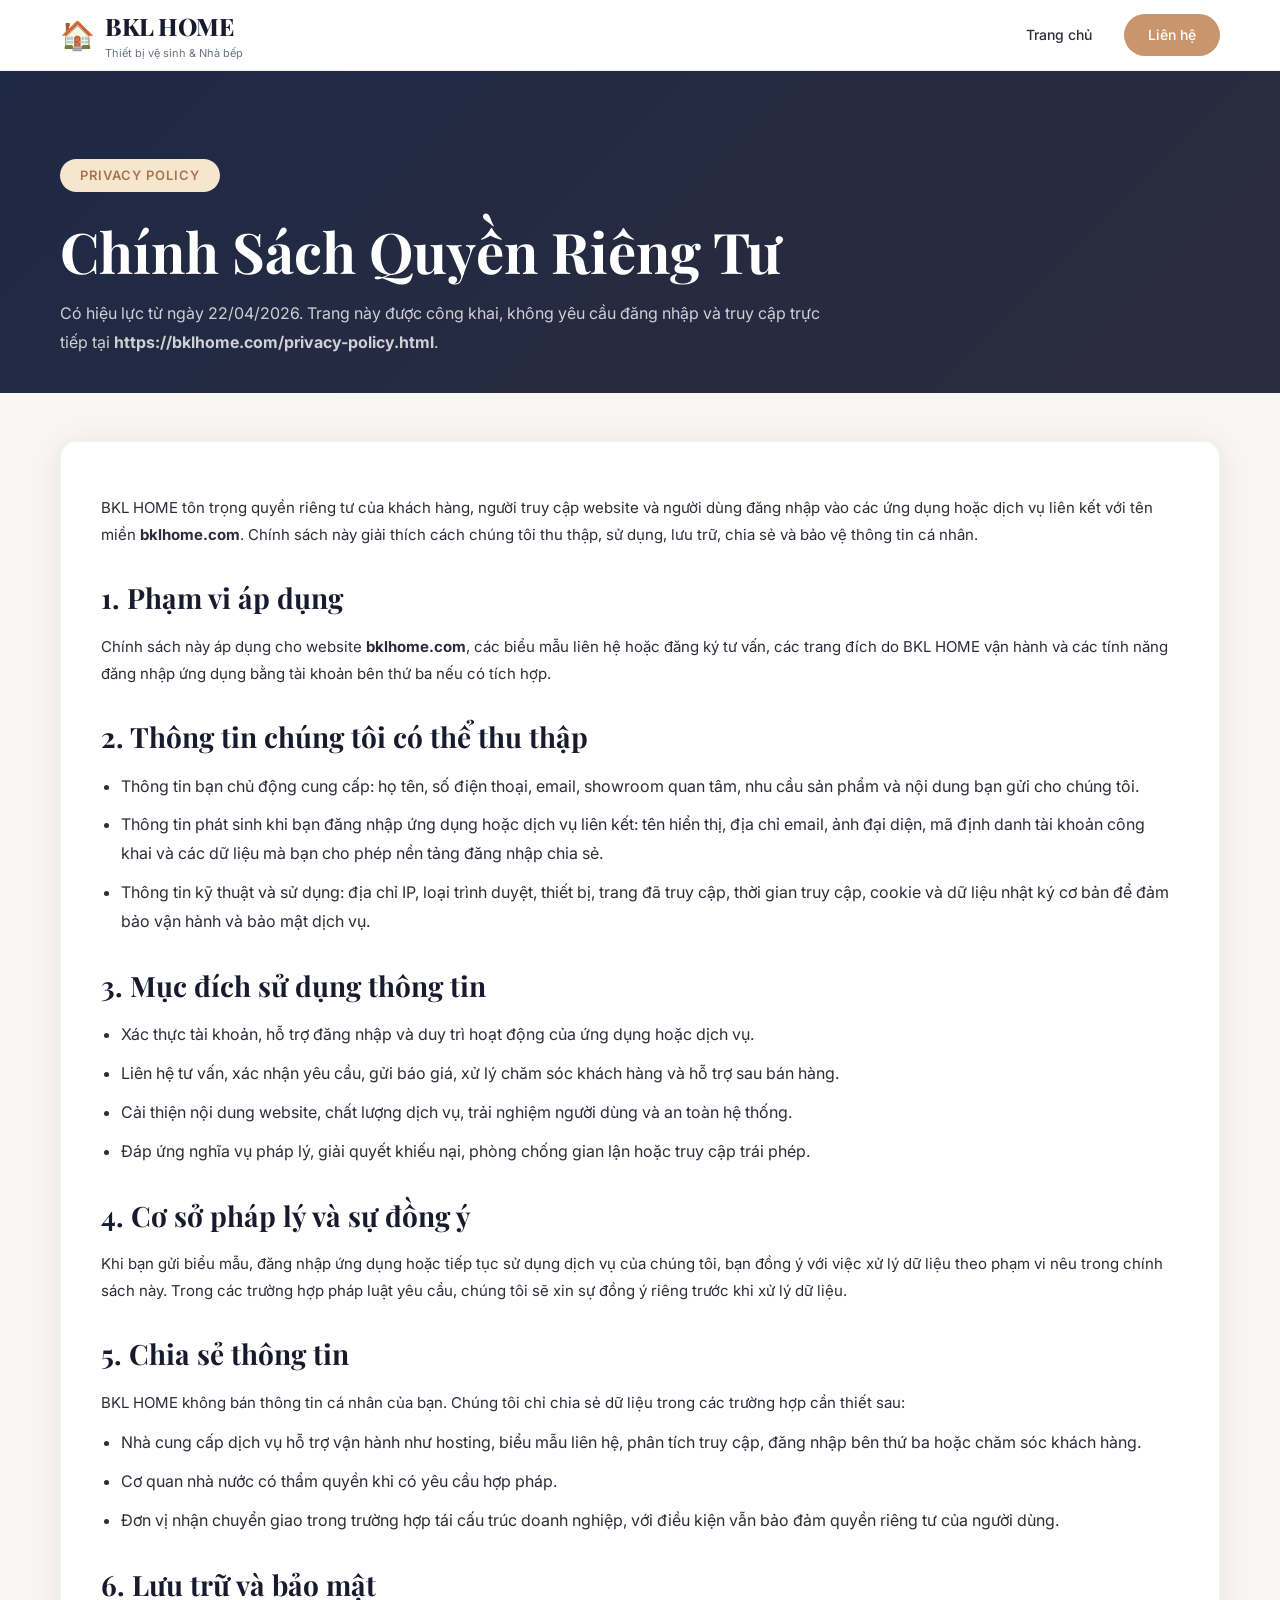
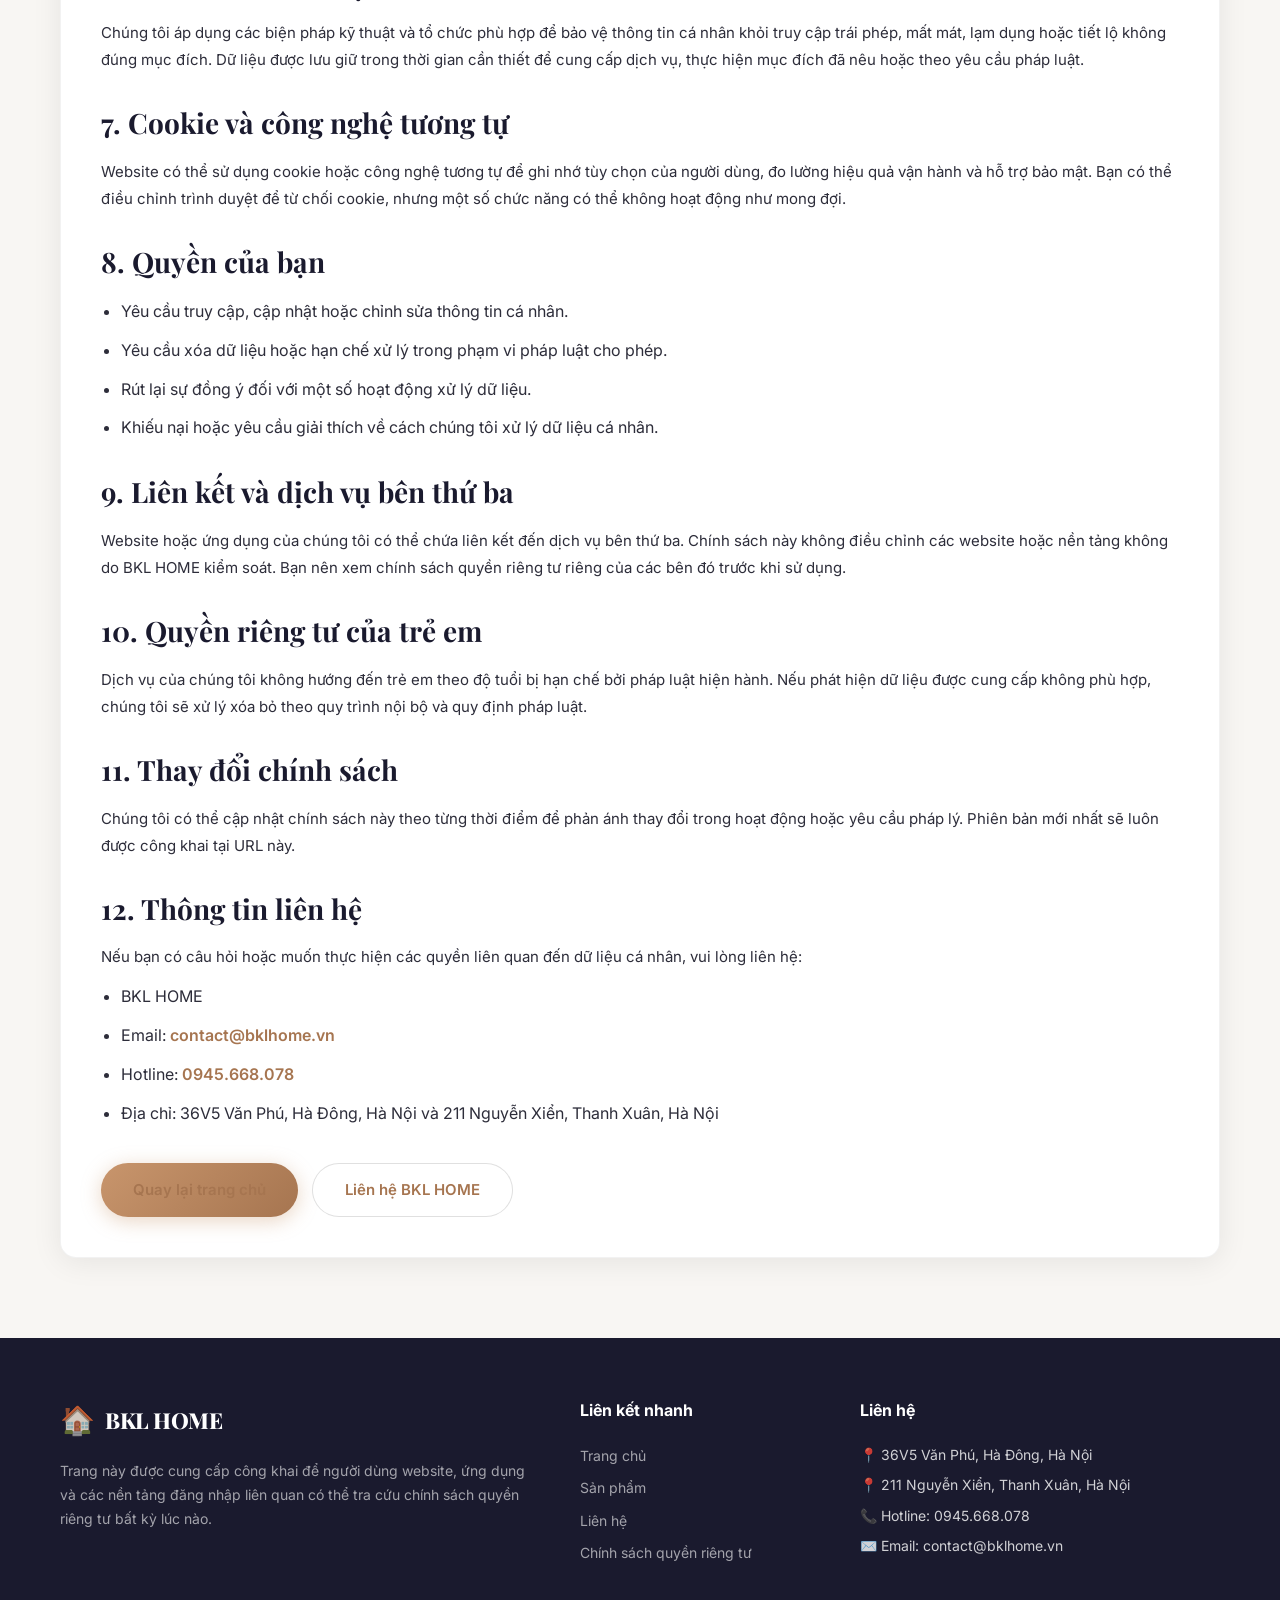
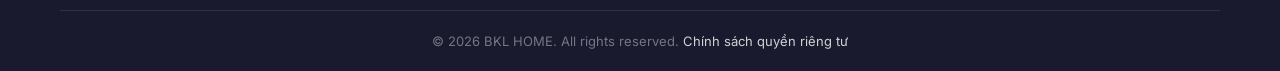
==== privacy-policy.html @ 50c8c929 "Add public privacy policy page" ====
<!DOCTYPE html>
<html lang="vi">

<head>
    <meta charset="UTF-8">
    <meta name="viewport" content="width=device-width, initial-scale=1.0">
    <title>Chính Sách Quyền Riêng Tư | BKL HOME</title>
    <meta name="description"
        content="Chính sách quyền riêng tư của BKL HOME áp dụng cho website, biểu mẫu liên hệ và các tính năng đăng nhập hoặc ứng dụng liên kết với bklhome.com.">
    <meta name="robots" content="index, follow">
    <meta name="author" content="BKL HOME">
    <meta property="og:type" content="website">
    <meta property="og:url" content="https://bklhome.com/privacy-policy.html">
    <meta property="og:title" content="Chính Sách Quyền Riêng Tư | BKL HOME">
    <meta property="og:description"
        content="Thông tin về cách BKL HOME thu thập, sử dụng, lưu trữ và bảo vệ dữ liệu cá nhân của khách hàng và người dùng ứng dụng.">
    <link rel="canonical" href="https://bklhome.com/privacy-policy.html">
    <link rel="icon" type="image/svg+xml"
        href="data:image/svg+xml,<svg xmlns='http://www.w3.org/2000/svg' viewBox='0 0 100 100'><text y='.9em' font-size='90'>🏠</text></svg>">
    <link rel="preconnect" href="https://fonts.googleapis.com">
    <link rel="preconnect" href="https://fonts.gstatic.com" crossorigin>
    <link
        href="https://fonts.googleapis.com/css2?family=Inter:wght@300;400;500;600;700;800;900&family=Playfair+Display:wght@400;500;600;700;800&display=swap"
        rel="stylesheet">
    <link rel="stylesheet" href="style.css">
</head>

<body class="policy-page">
    <header class="header" id="header">
        <div class="container">
            <div class="header-content">
                <a href="index.html" class="logo">
                    <span class="logo-icon">🏠</span>
                    <div class="logo-text">
                        <span class="logo-name">BKL HOME</span>
                        <span class="logo-tagline">Thiết bị vệ sinh & Nhà bếp</span>
                    </div>
                </a>
                <nav class="nav policy-nav">
                    <a href="index.html" class="nav-link">Trang chủ</a>
                    <a href="index.html#contact" class="nav-link nav-cta">Liên hệ</a>
                </nav>
            </div>
        </div>
    </header>

    <main>
        <section class="policy-hero">
            <div class="container">
                <span class="section-tag">Privacy Policy</span>
                <h1 class="policy-title">Chính Sách Quyền Riêng Tư</h1>
                <p class="policy-subtitle">Có hiệu lực từ ngày 22/04/2026. Trang này được công khai, không yêu cầu đăng
                    nhập và truy cập trực tiếp tại <strong>https://bklhome.com/privacy-policy.html</strong>.</p>
            </div>
        </section>

        <section class="policy-content">
            <div class="container">
                <article class="policy-card">
                    <p>BKL HOME tôn trọng quyền riêng tư của khách hàng, người truy cập website và người dùng đăng nhập
                        vào các ứng dụng hoặc dịch vụ liên kết với tên miền <strong>bklhome.com</strong>. Chính sách này
                        giải thích cách chúng tôi thu thập, sử dụng, lưu trữ, chia sẻ và bảo vệ thông tin cá nhân.</p>

                    <h2>1. Phạm vi áp dụng</h2>
                    <p>Chính sách này áp dụng cho website <strong>bklhome.com</strong>, các biểu mẫu liên hệ hoặc đăng ký
                        tư vấn, các trang đích do BKL HOME vận hành và các tính năng đăng nhập ứng dụng bằng tài khoản bên
                        thứ ba nếu có tích hợp.</p>

                    <h2>2. Thông tin chúng tôi có thể thu thập</h2>
                    <ul class="policy-list">
                        <li>Thông tin bạn chủ động cung cấp: họ tên, số điện thoại, email, showroom quan tâm, nhu cầu sản
                            phẩm và nội dung bạn gửi cho chúng tôi.</li>
                        <li>Thông tin phát sinh khi bạn đăng nhập ứng dụng hoặc dịch vụ liên kết: tên hiển thị, địa chỉ
                            email, ảnh đại diện, mã định danh tài khoản công khai và các dữ liệu mà bạn cho phép nền tảng
                            đăng nhập chia sẻ.</li>
                        <li>Thông tin kỹ thuật và sử dụng: địa chỉ IP, loại trình duyệt, thiết bị, trang đã truy cập, thời
                            gian truy cập, cookie và dữ liệu nhật ký cơ bản để đảm bảo vận hành và bảo mật dịch vụ.</li>
                    </ul>

                    <h2>3. Mục đích sử dụng thông tin</h2>
                    <ul class="policy-list">
                        <li>Xác thực tài khoản, hỗ trợ đăng nhập và duy trì hoạt động của ứng dụng hoặc dịch vụ.</li>
                        <li>Liên hệ tư vấn, xác nhận yêu cầu, gửi báo giá, xử lý chăm sóc khách hàng và hỗ trợ sau bán
                            hàng.</li>
                        <li>Cải thiện nội dung website, chất lượng dịch vụ, trải nghiệm người dùng và an toàn hệ thống.</li>
                        <li>Đáp ứng nghĩa vụ pháp lý, giải quyết khiếu nại, phòng chống gian lận hoặc truy cập trái phép.
                        </li>
                    </ul>

                    <h2>4. Cơ sở pháp lý và sự đồng ý</h2>
                    <p>Khi bạn gửi biểu mẫu, đăng nhập ứng dụng hoặc tiếp tục sử dụng dịch vụ của chúng tôi, bạn đồng ý với
                        việc xử lý dữ liệu theo phạm vi nêu trong chính sách này. Trong các trường hợp pháp luật yêu cầu,
                        chúng tôi sẽ xin sự đồng ý riêng trước khi xử lý dữ liệu.</p>

                    <h2>5. Chia sẻ thông tin</h2>
                    <p>BKL HOME không bán thông tin cá nhân của bạn. Chúng tôi chỉ chia sẻ dữ liệu trong các trường hợp cần
                        thiết sau:</p>
                    <ul class="policy-list">
                        <li>Nhà cung cấp dịch vụ hỗ trợ vận hành như hosting, biểu mẫu liên hệ, phân tích truy cập, đăng
                            nhập bên thứ ba hoặc chăm sóc khách hàng.</li>
                        <li>Cơ quan nhà nước có thẩm quyền khi có yêu cầu hợp pháp.</li>
                        <li>Đơn vị nhận chuyển giao trong trường hợp tái cấu trúc doanh nghiệp, với điều kiện vẫn bảo đảm
                            quyền riêng tư của người dùng.</li>
                    </ul>

                    <h2>6. Lưu trữ và bảo mật</h2>
                    <p>Chúng tôi áp dụng các biện pháp kỹ thuật và tổ chức phù hợp để bảo vệ thông tin cá nhân khỏi truy cập
                        trái phép, mất mát, lạm dụng hoặc tiết lộ không đúng mục đích. Dữ liệu được lưu giữ trong thời gian
                        cần thiết để cung cấp dịch vụ, thực hiện mục đích đã nêu hoặc theo yêu cầu pháp luật.</p>

                    <h2>7. Cookie và công nghệ tương tự</h2>
                    <p>Website có thể sử dụng cookie hoặc công nghệ tương tự để ghi nhớ tùy chọn của người dùng, đo lường
                        hiệu quả vận hành và hỗ trợ bảo mật. Bạn có thể điều chỉnh trình duyệt để từ chối cookie, nhưng một
                        số chức năng có thể không hoạt động như mong đợi.</p>

                    <h2>8. Quyền của bạn</h2>
                    <ul class="policy-list">
                        <li>Yêu cầu truy cập, cập nhật hoặc chỉnh sửa thông tin cá nhân.</li>
                        <li>Yêu cầu xóa dữ liệu hoặc hạn chế xử lý trong phạm vi pháp luật cho phép.</li>
                        <li>Rút lại sự đồng ý đối với một số hoạt động xử lý dữ liệu.</li>
                        <li>Khiếu nại hoặc yêu cầu giải thích về cách chúng tôi xử lý dữ liệu cá nhân.</li>
                    </ul>

                    <h2>9. Liên kết và dịch vụ bên thứ ba</h2>
                    <p>Website hoặc ứng dụng của chúng tôi có thể chứa liên kết đến dịch vụ bên thứ ba. Chính sách này không
                        điều chỉnh các website hoặc nền tảng không do BKL HOME kiểm soát. Bạn nên xem chính sách quyền riêng
                        tư riêng của các bên đó trước khi sử dụng.</p>

                    <h2>10. Quyền riêng tư của trẻ em</h2>
                    <p>Dịch vụ của chúng tôi không hướng đến trẻ em theo độ tuổi bị hạn chế bởi pháp luật hiện hành. Nếu phát
                        hiện dữ liệu được cung cấp không phù hợp, chúng tôi sẽ xử lý xóa bỏ theo quy trình nội bộ và quy
                        định pháp luật.</p>

                    <h2>11. Thay đổi chính sách</h2>
                    <p>Chúng tôi có thể cập nhật chính sách này theo từng thời điểm để phản ánh thay đổi trong hoạt động hoặc
                        yêu cầu pháp lý. Phiên bản mới nhất sẽ luôn được công khai tại URL này.</p>

                    <h2>12. Thông tin liên hệ</h2>
                    <p>Nếu bạn có câu hỏi hoặc muốn thực hiện các quyền liên quan đến dữ liệu cá nhân, vui lòng liên hệ:</p>
                    <ul class="policy-list">
                        <li>BKL HOME</li>
                        <li>Email: <a href="mailto:contact@bklhome.vn">contact@bklhome.vn</a></li>
                        <li>Hotline: <a href="tel:0945668078">0945.668.078</a></li>
                        <li>Địa chỉ: 36V5 Văn Phú, Hà Đông, Hà Nội và 211 Nguyễn Xiển, Thanh Xuân, Hà Nội</li>
                    </ul>

                    <div class="policy-actions">
                        <a href="index.html" class="btn btn-primary">Quay lại trang chủ</a>
                        <a href="index.html#contact" class="btn btn-secondary">Liên hệ BKL HOME</a>
                    </div>
                </article>
            </div>
        </section>
    </main>

    <footer class="footer">
        <div class="container">
            <div class="footer-grid">
                <div class="footer-brand">
                    <div class="footer-logo">
                        <span class="logo-icon">🏠</span>
                        <span class="logo-name">BKL HOME</span>
                    </div>
                    <p class="footer-desc">Trang này được cung cấp công khai để người dùng website, ứng dụng và các nền tảng
                        đăng nhập liên quan có thể tra cứu chính sách quyền riêng tư bất kỳ lúc nào.</p>
                </div>
                <div class="footer-links">
                    <h4>Liên kết nhanh</h4>
                    <a href="index.html">Trang chủ</a>
                    <a href="index.html#products">Sản phẩm</a>
                    <a href="index.html#contact">Liên hệ</a>
                    <a href="privacy-policy.html">Chính sách quyền riêng tư</a>
                </div>
                <div class="footer-contact">
                    <h4>Liên hệ</h4>
                    <p>📍 36V5 Văn Phú, Hà Đông, Hà Nội</p>
                    <p>📍 211 Nguyễn Xiển, Thanh Xuân, Hà Nội</p>
                    <p>📞 Hotline: 0945.668.078</p>
                    <p>✉️ Email: contact@bklhome.vn</p>
                </div>
            </div>
            <div class="footer-bottom">
                <p>© 2026 BKL HOME. All rights reserved. <a href="privacy-policy.html">Chính sách quyền riêng tư</a></p>
            </div>
        </div>
    </footer>

    <script src="script.js"></script>
</body>

</html>
---- style.css ----
/* ===== RESET & BASE ===== */
*, *::before, *::after { margin: 0; padding: 0; box-sizing: border-box; }
html { scroll-behavior: smooth; font-size: 16px; }
body { font-family: 'Inter', sans-serif; color: #1a1a2e; background: #fafafa; line-height: 1.6; overflow-x: hidden; }
img { max-width: 100%; height: auto; display: block; }
a { text-decoration: none; color: inherit; }
.container { max-width: 1200px; margin: 0 auto; padding: 0 20px; }

/* ===== COLORS & VARIABLES ===== */
:root {
  --primary: #c8956c; --primary-dark: #a67550; --primary-light: #e8c9a8;
  --dark: #1a1a2e; --dark-2: #16213e; --accent: #e74c3c;
  --gold: #d4a76a; --gold-light: #f5e6d0;
  --text: #2d2d3a; --text-light: #6b7280; --white: #ffffff; --bg: #f8f6f3;
  --radius: 16px; --radius-sm: 10px;
  --shadow: 0 4px 30px rgba(0,0,0,0.08); --shadow-lg: 0 20px 60px rgba(0,0,0,0.12);
  --transition: all 0.3s cubic-bezier(0.4, 0, 0.2, 1);
}

/* ===== TOP BAR ===== */
.top-bar { background: linear-gradient(135deg, var(--accent) 0%, #c0392b 100%); color: white; padding: 10px 0; font-size: 13px; text-align: center; }
.top-bar-content { display: flex; align-items: center; justify-content: center; gap: 8px; flex-wrap: wrap; }
.top-bar-icon { font-size: 16px; animation: pulse 1.5s infinite; }
@keyframes pulse { 0%,100% { transform: scale(1); } 50% { transform: scale(1.2); } }

/* ===== HEADER ===== */
.header { background: rgba(255,255,255,0.95); backdrop-filter: blur(20px); position: sticky; top: 0; z-index: 1000; border-bottom: 1px solid rgba(0,0,0,0.06); transition: var(--transition); }
.header.scrolled { box-shadow: var(--shadow); }
.header-content { display: flex; align-items: center; justify-content: space-between; height: 70px; }
.logo { display: flex; align-items: center; gap: 10px; }
.logo-icon { font-size: 28px; }
.logo-name { font-family: 'Playfair Display', serif; font-size: 24px; font-weight: 800; color: var(--dark); letter-spacing: -0.5px; }
.logo-tagline { font-size: 11px; color: var(--text-light); display: block; }
.nav { display: flex; align-items: center; gap: 32px; }
.nav-link { font-size: 14px; font-weight: 500; color: var(--text); transition: var(--transition); position: relative; }
.nav-link:hover { color: var(--primary); }
.nav-link::after { content: ''; position: absolute; bottom: -4px; left: 0; width: 0; height: 2px; background: var(--primary); transition: var(--transition); }
.nav-link:hover::after { width: 100%; }
.nav-cta { background: var(--primary); color: white !important; padding: 10px 24px; border-radius: 50px; }
.nav-cta:hover { background: var(--primary-dark); transform: translateY(-1px); }
.nav-cta::after { display: none; }
.mobile-menu-btn { display: none; flex-direction: column; gap: 5px; background: none; border: none; cursor: pointer; padding: 5px; }
.mobile-menu-btn span { width: 24px; height: 2px; background: var(--dark); transition: var(--transition); }

/* ===== HERO ===== */
.hero { position: relative; min-height: 90vh; display: flex; align-items: center; background: url('images/hero-banner.png') center/cover no-repeat; }
.hero-overlay { position: absolute; inset: 0; background: linear-gradient(135deg, rgba(26,26,46,0.85) 0%, rgba(22,33,62,0.7) 50%, rgba(26,26,46,0.5) 100%); }
.hero .container { position: relative; z-index: 2; }
.hero-content { max-width: 700px; color: white; padding: 40px 0; }
.hero-badge { display: inline-flex; align-items: center; gap: 8px; background: rgba(255,255,255,0.12); backdrop-filter: blur(10px); border: 1px solid rgba(255,255,255,0.2); padding: 8px 20px; border-radius: 50px; font-size: 12px; font-weight: 600; text-transform: uppercase; letter-spacing: 1px; margin-bottom: 24px; }
.hero-title { font-family: 'Playfair Display', serif; font-size: clamp(36px, 6vw, 64px); font-weight: 800; line-height: 1.1; margin-bottom: 20px; }
.hero-highlight { color: var(--gold); }
.hero-accent { background: linear-gradient(135deg, var(--primary-light), var(--gold)); -webkit-background-clip: text; -webkit-text-fill-color: transparent; }
.hero-subtitle { font-size: 17px; color: rgba(255,255,255,0.8); line-height: 1.7; margin-bottom: 32px; max-width: 520px; }
.hero-actions { display: flex; gap: 16px; flex-wrap: wrap; margin-bottom: 48px; }
.hero-stats { display: flex; align-items: center; gap: 32px; }
.stat-item { text-align: center; }
.stat-number { display: block; font-size: 28px; font-weight: 800; color: var(--gold); }
.stat-label { font-size: 13px; color: rgba(255,255,255,0.7); }
.stat-divider { width: 1px; height: 40px; background: rgba(255,255,255,0.2); }
.hero-scroll-indicator { position: absolute; bottom: 30px; left: 50%; transform: translateX(-50%); z-index: 2; }
.scroll-arrow { width: 24px; height: 40px; border: 2px solid rgba(255,255,255,0.4); border-radius: 12px; position: relative; }
.scroll-arrow::after { content: ''; position: absolute; top: 6px; left: 50%; transform: translateX(-50%); width: 4px; height: 8px; background: white; border-radius: 2px; animation: scrollDown 1.5s infinite; }
@keyframes scrollDown { 0% { opacity: 1; top: 6px; } 100% { opacity: 0; top: 20px; } }

/* ===== BUTTONS ===== */
.btn { display: inline-flex; align-items: center; justify-content: center; gap: 8px; padding: 14px 32px; border-radius: 50px; font-size: 15px; font-weight: 600; cursor: pointer; transition: var(--transition); border: none; text-align: center; }
.btn-primary { background: linear-gradient(135deg, var(--primary), var(--primary-dark)); color: white; box-shadow: 0 4px 20px rgba(200,149,108,0.4); }
.btn-primary:hover { transform: translateY(-2px); box-shadow: 0 8px 30px rgba(200,149,108,0.5); }
.btn-outline { border: 2px solid rgba(255,255,255,0.4); color: white; background: transparent; }
.btn-outline:hover { background: rgba(255,255,255,0.1); border-color: white; }
.btn-lg { padding: 16px 36px; font-size: 16px; }
.btn-sm { padding: 10px 24px; font-size: 13px; }
.btn-block { width: 100%; }
.btn-product { background: var(--dark); color: white; border-radius: var(--radius-sm); width: 100%; padding: 12px; font-size: 14px; }
.btn-product:hover { background: var(--primary); }

/* ===== COUNTDOWN ===== */
.countdown-section { background: linear-gradient(135deg, var(--dark) 0%, var(--dark-2) 100%); padding: 40px 0; }
.countdown-wrapper { display: flex; align-items: center; justify-content: space-between; flex-wrap: wrap; gap: 24px; }
.countdown-title { font-family: 'Playfair Display', serif; font-size: 24px; color: white; margin-bottom: 4px; }
.countdown-subtitle { color: rgba(255,255,255,0.7); font-size: 14px; }
.countdown-timer { display: flex; align-items: center; gap: 8px; }
.time-block { background: rgba(255,255,255,0.1); backdrop-filter: blur(10px); border: 1px solid rgba(255,255,255,0.15); border-radius: var(--radius-sm); padding: 12px 18px; text-align: center; min-width: 70px; }
.time-number { display: block; font-size: 32px; font-weight: 800; color: var(--gold); font-variant-numeric: tabular-nums; }
.time-label { font-size: 11px; color: rgba(255,255,255,0.6); text-transform: uppercase; letter-spacing: 1px; }
.time-separator { font-size: 28px; font-weight: 700; color: var(--gold); }

/* ===== SECTION HEADERS ===== */
.section-header { text-align: center; margin-bottom: 56px; }
.section-tag { display: inline-block; background: var(--gold-light); color: var(--primary-dark); padding: 6px 20px; border-radius: 50px; font-size: 13px; font-weight: 600; text-transform: uppercase; letter-spacing: 1px; margin-bottom: 16px; }
.section-title { font-family: 'Playfair Display', serif; font-size: clamp(28px, 4vw, 42px); font-weight: 800; color: var(--dark); line-height: 1.2; }
.text-gradient { background: linear-gradient(135deg, var(--primary), var(--gold)); -webkit-background-clip: text; -webkit-text-fill-color: transparent; }
.section-subtitle { font-size: 16px; color: var(--text-light); margin-top: 12px; max-width: 600px; margin-left: auto; margin-right: auto; }

/* ===== PRODUCTS ===== */
.products { padding: 80px 0; background: var(--bg); }
.product-category-block { margin-bottom: 40px; }
.category-heading { font-family: 'Playfair Display', serif; font-size: 24px; font-weight: 700; color: var(--dark); margin-bottom: 20px; padding-left: 4px; }
.product-scroll-wrapper { overflow-x: auto; -webkit-overflow-scrolling: touch; scrollbar-width: none; -ms-overflow-style: none; padding-bottom: 8px; }
.product-scroll-wrapper::-webkit-scrollbar { display: none; }
.product-scroll-track { display: flex; gap: 20px; padding: 4px; }
.product-card { background: white; border-radius: var(--radius); overflow: hidden; box-shadow: var(--shadow); transition: var(--transition); position: relative; min-width: 260px; max-width: 280px; flex-shrink: 0; }
.product-card:hover { transform: translateY(-8px); box-shadow: var(--shadow-lg); }
.product-badge { position: absolute; top: 12px; left: 12px; background: var(--accent); color: white; padding: 6px 14px; border-radius: 50px; font-size: 13px; font-weight: 700; z-index: 5; }
.product-image { height: 200px; overflow: hidden; background: #f0ece6; }
.product-image img { width: 100%; height: 100%; object-fit: cover; transition: transform 0.5s ease; }
.product-card:hover .product-image img { transform: scale(1.08); }
.product-info { padding: 16px; }
.product-category { font-size: 11px; color: var(--primary); font-weight: 600; text-transform: uppercase; letter-spacing: 0.5px; }
.product-name { font-size: 16px; font-weight: 700; margin: 4px 0; color: var(--dark); }
.product-desc { font-size: 13px; color: var(--text-light); margin-bottom: 12px; line-height: 1.5; }
.product-pricing { display: flex; align-items: center; gap: 8px; margin-bottom: 12px; flex-wrap: wrap; }
.price-current { font-size: 18px; font-weight: 800; color: var(--accent); }
.price-original { font-size: 13px; color: #999; text-decoration: line-through; }

/* ===== FEATURES ===== */
.features { padding: 80px 0; background: white; }
.features-grid { display: grid; grid-template-columns: repeat(4, 1fr); gap: 24px; }
.feature-card { text-align: center; padding: 32px 20px; border-radius: var(--radius); background: var(--bg); border: 1px solid rgba(0,0,0,0.04); transition: var(--transition); }
.feature-card:hover { transform: translateY(-4px); box-shadow: var(--shadow); border-color: var(--primary-light); }
.feature-icon { font-size: 40px; margin-bottom: 16px; }
.feature-title { font-size: 17px; font-weight: 700; margin-bottom: 8px; color: var(--dark); }
.feature-desc { font-size: 14px; color: var(--text-light); line-height: 1.6; }

/* ===== GALLERY ===== */
.gallery { padding: 80px 0; background: var(--bg); }
.gallery-scroll-wrapper { overflow-x: auto; -webkit-overflow-scrolling: touch; scrollbar-width: none; -ms-overflow-style: none; padding-bottom: 8px; }
.gallery-scroll-wrapper::-webkit-scrollbar { display: none; }
.gallery-scroll-track { display: grid; grid-template-rows: 1fr 1fr; grid-auto-flow: column; grid-auto-columns: 280px; gap: 12px; padding: 4px; }
.gallery-item { border-radius: var(--radius); overflow: hidden; position: relative; cursor: pointer; height: 180px; }
.gallery-large { grid-row: span 2; }
.gallery-item img { width: 100%; height: 100%; object-fit: cover; transition: transform 0.6s ease; min-height: 250px; }
.gallery-item:hover img { transform: scale(1.05); }
.gallery-overlay { position: absolute; inset: 0; background: linear-gradient(to top, rgba(0,0,0,0.6) 0%, transparent 50%); display: flex; align-items: flex-end; padding: 24px; opacity: 0; transition: var(--transition); }
.gallery-item:hover .gallery-overlay { opacity: 1; }
.gallery-overlay span { color: white; font-size: 18px; font-weight: 600; }

/* ===== PROMO DETAILS ===== */
.promo-details { padding: 80px 0; background: linear-gradient(135deg, var(--dark) 0%, var(--dark-2) 100%); color: white; }
.promo-wrapper { display: flex; align-items: center; gap: 60px; }
.promo-content { flex: 1; }
.promo-badge { display: inline-block; background: rgba(255,255,255,0.1); border: 1px solid rgba(255,255,255,0.2); padding: 8px 20px; border-radius: 50px; font-size: 13px; font-weight: 600; margin-bottom: 20px; }
.promo-title { font-family: 'Playfair Display', serif; font-size: 48px; font-weight: 800; margin-bottom: 8px; }
.promo-percent { color: var(--gold); font-size: 64px; }
.promo-subtitle { color: rgba(255,255,255,0.7); font-size: 18px; margin-bottom: 28px; }
.promo-list { list-style: none; margin-bottom: 32px; }
.promo-list li { padding: 8px 0; font-size: 15px; color: rgba(255,255,255,0.85); line-height: 1.6; }
.promo-visual { flex-shrink: 0; }
.promo-circle { width: 280px; height: 280px; border-radius: 50%; background: linear-gradient(135deg, var(--primary), var(--gold)); display: flex; align-items: center; justify-content: center; animation: float 3s ease-in-out infinite; }
.promo-circle-inner { text-align: center; }
.promo-big-number { font-family: 'Playfair Display', serif; font-size: 80px; font-weight: 900; color: white; line-height: 1; }
.promo-percent-sign { font-size: 40px; }
.promo-off { display: block; font-size: 18px; font-weight: 700; color: rgba(255,255,255,0.9); letter-spacing: 4px; margin-top: 4px; }
@keyframes float { 0%,100% { transform: translateY(0); } 50% { transform: translateY(-12px); } }

/* ===== CONTACT FORM ===== */
.contact-form { padding: 80px 0; background: var(--bg); }
.form-wrapper { display: grid; grid-template-columns: 1fr 1fr; gap: 48px; align-items: start; }
.form-title { font-family: 'Playfair Display', serif; font-size: 36px; font-weight: 800; color: var(--dark); line-height: 1.2; margin: 12px 0 16px; }
.form-desc { font-size: 15px; color: var(--text-light); margin-bottom: 28px; line-height: 1.7; }
.form-benefits { display: flex; flex-direction: column; gap: 14px; }
.form-benefit-item { display: flex; align-items: center; gap: 12px; font-size: 14px; color: var(--text); padding: 12px 16px; background: white; border-radius: var(--radius-sm); box-shadow: 0 2px 8px rgba(0,0,0,0.04); }
.benefit-icon { font-size: 20px; }
.form-card { background: white; padding: 36px; border-radius: var(--radius); box-shadow: var(--shadow-lg); border: 1px solid rgba(0,0,0,0.04); }
.form-card-title { font-size: 20px; font-weight: 700; margin-bottom: 24px; color: var(--dark); text-align: center; }
.form-group { margin-bottom: 18px; }
.form-group label { display: block; font-size: 13px; font-weight: 600; color: var(--text); margin-bottom: 6px; }
.form-group input, .form-group select { width: 100%; padding: 13px 16px; border: 1.5px solid #e5e7eb; border-radius: var(--radius-sm); font-size: 14px; font-family: 'Inter', sans-serif; transition: var(--transition); background: #fafafa; }
.form-group input:focus, .form-group select:focus { outline: none; border-color: var(--primary); box-shadow: 0 0 0 3px rgba(200,149,108,0.15); background: white; }
.form-group input::placeholder { color: #aaa; }
.form-note { text-align: center; font-size: 12px; color: var(--text-light); margin-top: 12px; }
.form-note a { color: var(--primary-dark); font-weight: 600; }
.form-note a:hover { color: var(--primary); }
.form-success { text-align: center; padding: 40px 20px; }
.success-icon { font-size: 48px; margin-bottom: 16px; }
.form-success h3 { font-size: 22px; color: var(--dark); margin-bottom: 8px; }
.form-success p { color: var(--text-light); font-size: 14px; }

/* ===== POLICY PAGE ===== */
.policy-page { background: var(--bg); }
.policy-nav { display: flex; }
.policy-hero { padding: 88px 0 36px; background: linear-gradient(135deg, rgba(22,33,62,0.96) 0%, rgba(26,26,46,0.92) 100%); color: white; }
.policy-title { font-family: 'Playfair Display', serif; font-size: clamp(34px, 5vw, 56px); line-height: 1.1; margin-top: 12px; }
.policy-subtitle { max-width: 760px; margin-top: 18px; font-size: 16px; line-height: 1.8; color: rgba(255,255,255,0.78); }
.policy-content { padding: 48px 0 80px; }
.policy-card { background: white; border-radius: var(--radius); box-shadow: var(--shadow); padding: 40px; border: 1px solid rgba(0,0,0,0.05); }
.policy-card h2 { font-family: 'Playfair Display', serif; font-size: 28px; color: var(--dark); margin: 28px 0 12px; }
.policy-card p { font-size: 15px; color: var(--text); line-height: 1.8; margin: 12px 0; }
.policy-card a { color: var(--primary-dark); font-weight: 600; }
.policy-card a:hover { color: var(--primary); }
.policy-list { padding-left: 20px; margin: 12px 0 8px; }
.policy-list li { margin: 10px 0; color: var(--text); line-height: 1.8; }
.policy-actions { display: flex; gap: 14px; flex-wrap: wrap; margin-top: 36px; }
.btn-secondary { background: white; color: var(--dark); border: 1px solid rgba(0,0,0,0.12); }
.btn-secondary:hover { border-color: var(--primary); color: var(--primary-dark); transform: translateY(-1px); }

/* ===== SHOWROOM ===== */
.showroom { padding: 80px 0; background: white; }
.showroom-grid { display: grid; grid-template-columns: 1fr 1fr; gap: 24px; }
.showroom-card { background: var(--bg); border-radius: var(--radius); padding: 36px; text-align: center; border: 1px solid rgba(0,0,0,0.04); transition: var(--transition); }
.showroom-card:hover { box-shadow: var(--shadow); transform: translateY(-4px); border-color: var(--primary-light); }
.showroom-icon { font-size: 40px; margin-bottom: 12px; }
.showroom-name { font-family: 'Playfair Display', serif; font-size: 22px; font-weight: 700; color: var(--dark); margin-bottom: 20px; }
.showroom-info { text-align: left; margin-bottom: 20px; }
.showroom-info p { display: flex; align-items: flex-start; gap: 10px; padding: 8px 0; font-size: 14px; color: var(--text); }
.info-icon { flex-shrink: 0; }
.showroom-info a { color: var(--primary); font-weight: 600; }

/* ===== FOOTER ===== */
.footer { background: var(--dark); color: rgba(255,255,255,0.8); padding: 60px 0 0; }
.footer-grid { display: grid; grid-template-columns: 2fr 1fr 1.5fr; gap: 40px; padding-bottom: 40px; }
.footer-logo { display: flex; align-items: center; gap: 10px; margin-bottom: 16px; }
.footer-logo .logo-name { color: white; font-family: 'Playfair Display', serif; font-size: 22px; font-weight: 800; }
.footer-desc { font-size: 14px; line-height: 1.7; color: rgba(255,255,255,0.6); }
.footer-links h4, .footer-contact h4 { font-size: 16px; font-weight: 700; color: white; margin-bottom: 16px; }
.footer-links a { display: block; font-size: 14px; padding: 5px 0; color: rgba(255,255,255,0.6); transition: var(--transition); }
.footer-links a:hover { color: var(--gold); }
.footer-contact p { font-size: 14px; padding: 4px 0; }
.footer-bottom { border-top: 1px solid rgba(255,255,255,0.1); padding: 20px 0; text-align: center; font-size: 13px; color: rgba(255,255,255,0.4); }
.footer-bottom a { color: rgba(255,255,255,0.8); }
.footer-bottom a:hover { color: var(--gold); }

/* ===== FLOATING CTA ===== */
.floating-cta { position: fixed; bottom: 24px; right: 24px; display: flex; flex-direction: column; gap: 12px; z-index: 999; }
.float-btn { width: 56px; height: 56px; border-radius: 50%; display: flex; align-items: center; justify-content: center; font-size: 24px; box-shadow: var(--shadow-lg); transition: var(--transition); text-decoration: none; }
.float-text { display: none; }
.float-btn:hover { transform: scale(1.1); text-decoration: none; }
.float-phone { background: #25d366; color: white; }
.float-form { background: var(--primary); color: white; animation: float 2s ease-in-out infinite; }

/* ===== ANIMATIONS ===== */
.animate-fade-in { animation: fadeIn 0.8s ease-out; }
.animate-fade-in-up { animation: fadeInUp 0.8s ease-out; }
@keyframes fadeIn { from { opacity: 0; } to { opacity: 1; } }
@keyframes fadeInUp { from { opacity: 0; transform: translateY(20px); } to { opacity: 1; transform: translateY(0); } }

/* ===== RESPONSIVE ===== */
@media (max-width: 1024px) {
  .features-grid { grid-template-columns: repeat(2, 1fr); }
  .promo-wrapper { flex-direction: column; text-align: center; }
  .promo-list { text-align: left; }
}
@media (max-width: 768px) {
  body { padding-bottom: 60px; }
  section { padding: 40px 0; }
  
  .floating-cta { flex-direction: row; bottom: 0; left: 0; right: 0; padding: 0; box-shadow: 0 -4px 10px rgba(0,0,0,0.1); background: white; z-index: 10000; gap: 0; }
  .float-btn { flex: 1; width: auto; border-radius: 0; height: 60px; font-size: 20px; font-weight: bold; gap: 8px; box-shadow: none; }
  .float-btn:hover { transform: none; }
  .float-text { display: inline-block; font-size: 16px; }
  .float-form { animation: none; }

  .nav { display: none; position: fixed; top: 70px; left: 0; right: 0; background: white; flex-direction: column; padding: 20px; gap: 0; box-shadow: var(--shadow-lg); border-top: 1px solid #eee; }
  .nav.active { display: flex; }
  .nav-link { padding: 14px 0; border-bottom: 1px solid #f0f0f0; width: 100%; }
  .nav-cta { text-align: center; margin-top: 10px; }
  .policy-nav { display: flex; position: static; flex-direction: row; align-items: center; justify-content: flex-end; padding: 0; gap: 14px; background: transparent; box-shadow: none; border-top: 0; }
  .policy-nav .nav-link { width: auto; padding: 0; border-bottom: 0; }
  .policy-nav .nav-cta { margin-top: 0; }
  .mobile-menu-btn { display: flex; }
  .hero { min-height: 80vh; }
  .hero-title { font-size: 32px; }
  .hero-stats { gap: 20px; }
  .stat-number { font-size: 22px; }
  .countdown-wrapper { flex-direction: column; text-align: center; }
  .time-block { min-width: 60px; padding: 10px 14px; }
  .time-number { font-size: 26px; }
  .product-card { min-width: 200px; max-width: 220px; }
  .product-image { height: 160px; }
  .product-info { padding: 12px; }
  .category-heading { font-size: 20px; }
  .features-grid { grid-template-columns: repeat(2, 1fr); gap: 12px; }
  .feature-card { padding: 20px 12px; }
  .feature-icon { font-size: 32px; margin-bottom: 10px; }
  .feature-title { font-size: 14px; }
  .feature-desc { font-size: 12px; }
  .gallery-scroll-track { grid-auto-columns: 220px; gap: 8px; }
  .gallery-item { height: 140px; }
  .form-wrapper { grid-template-columns: 1fr; }
  .showroom-grid { grid-template-columns: 1fr; }
  .promo-title { font-size: 32px; }
  .promo-percent { font-size: 48px; }
  .promo-circle { width: 200px; height: 200px; }
  .promo-big-number { font-size: 56px; }
  .footer-grid { grid-template-columns: 1fr; }
  .form-card { padding: 24px; }
  .policy-hero { padding-top: 104px; }
  .policy-card { padding: 24px; }
  .policy-card h2 { font-size: 24px; }
}
@media (max-width: 480px) {
  .hero-actions { flex-direction: column; }
  .btn-lg { padding: 14px 28px; font-size: 14px; }
  .top-bar { font-size: 11px; }
}

/* ===== COMBO MODAL ===== */
.combo-modal-overlay { display: none; position: fixed; inset: 0; background: rgba(0,0,0,0.6); backdrop-filter: blur(4px); z-index: 10000; align-items: center; justify-content: center; padding: 20px; }
.combo-modal-overlay.active { display: flex; animation: fadeIn 0.3s ease; }
.combo-modal { background: white; border-radius: var(--radius); max-width: 1100px; width: 100%; max-height: 90vh; overflow-y: auto; padding: 40px; position: relative; animation: slideUp 0.4s ease; }
@keyframes slideUp { from { opacity: 0; transform: translateY(30px); } to { opacity: 1; transform: translateY(0); } }
.combo-modal-close { position: absolute; top: 16px; right: 20px; background: none; border: none; font-size: 32px; color: #999; cursor: pointer; width: 40px; height: 40px; border-radius: 50%; display: flex; align-items: center; justify-content: center; transition: var(--transition); }
.combo-modal-close:hover { background: #f0f0f0; color: var(--dark); }
.combo-modal-title { font-family: 'Playfair Display', serif; font-size: 32px; font-weight: 800; color: var(--dark); text-align: center; margin-bottom: 8px; }
.combo-modal-subtitle { text-align: center; color: var(--text-light); font-size: 16px; margin-bottom: 36px; }
.combo-list { display: grid; grid-template-columns: repeat(3, 1fr); gap: 24px; }
.combo-item { border: 2px solid #e5e7eb; border-radius: var(--radius); padding: 28px 24px; transition: var(--transition); display: flex; flex-direction: column; }
.combo-item:hover { border-color: var(--primary-light); box-shadow: var(--shadow); }
.combo-featured { border-color: var(--primary); background: linear-gradient(180deg, var(--gold-light) 0%, white 30%); position: relative; transform: scale(1.03); }
.combo-header { text-align: center; margin-bottom: 20px; padding-bottom: 20px; border-bottom: 1px solid #eee; }
.combo-badge { display: inline-block; background: var(--gold-light); color: var(--primary-dark); padding: 4px 14px; border-radius: 50px; font-size: 11px; font-weight: 700; text-transform: uppercase; letter-spacing: 0.5px; margin-bottom: 10px; }
.combo-badge-hot { background: var(--accent); color: white; }
.combo-name { font-family: 'Playfair Display', serif; font-size: 22px; font-weight: 700; color: var(--dark); margin-bottom: 12px; }
.combo-price-current { display: block; font-size: 28px; font-weight: 800; color: var(--accent); }
.combo-price-original { font-size: 16px; color: #999; text-decoration: line-through; }
.combo-details { list-style: none; margin-bottom: 24px; flex-grow: 1; }
.combo-details li { padding: 6px 0; font-size: 14px; color: var(--text); line-height: 1.5; }
.combo-btn { margin-top: auto; border-radius: var(--radius-sm); }
@media (max-width: 900px) {
  .combo-list { grid-template-columns: 1fr; }
  .combo-featured { transform: scale(1); }
  .combo-modal { padding: 24px 16px; }
  .combo-modal-title { font-size: 24px; }
}
@media (max-width: 768px) {
  .combo-modal-overlay { align-items: flex-end; padding: 0; }
  .combo-modal { border-radius: 20px 20px 0 0; max-height: 85vh; padding: 30px 20px; margin-bottom: 0; }
  .combo-list { gap: 16px; }
  .combo-item { padding: 20px 16px; }
  .combo-modal-close { top: 15px; right: 15px; background: #f4f4f4; width: 36px; height: 36px; font-size: 24px; }
}
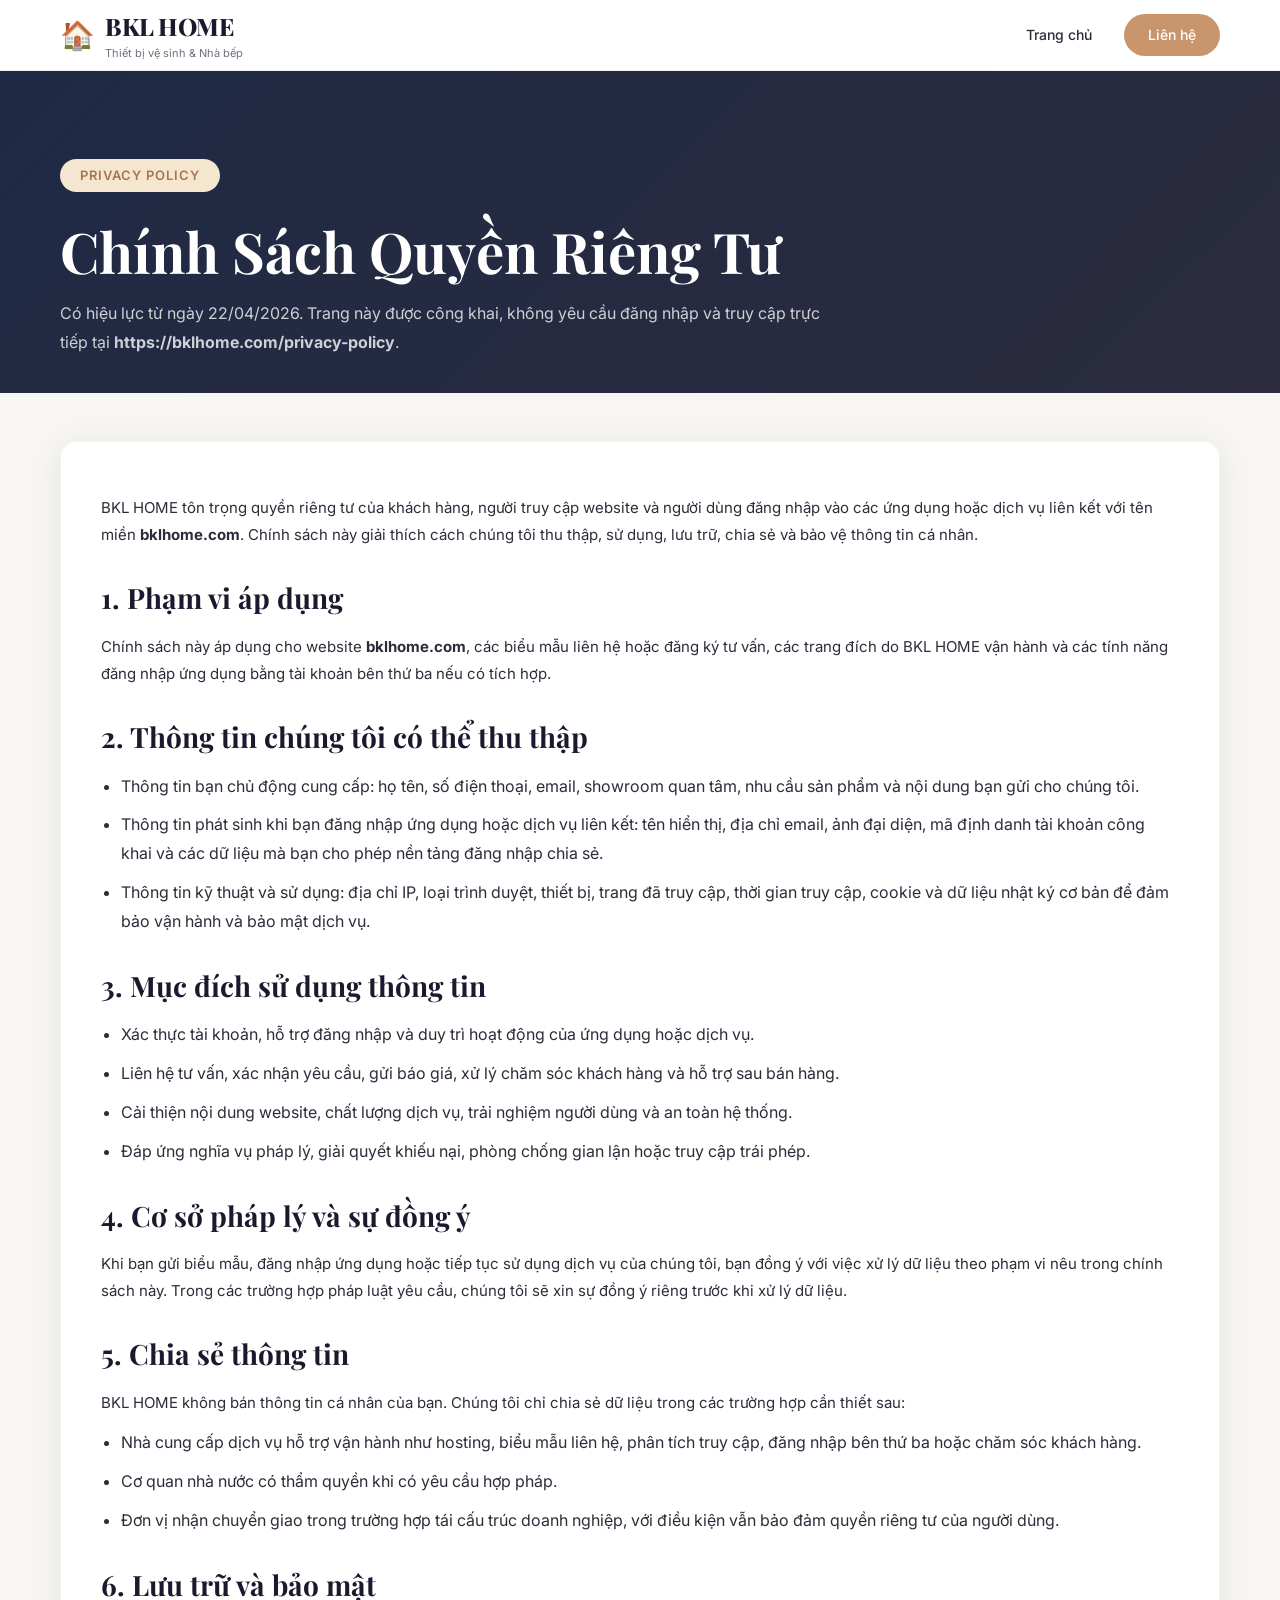
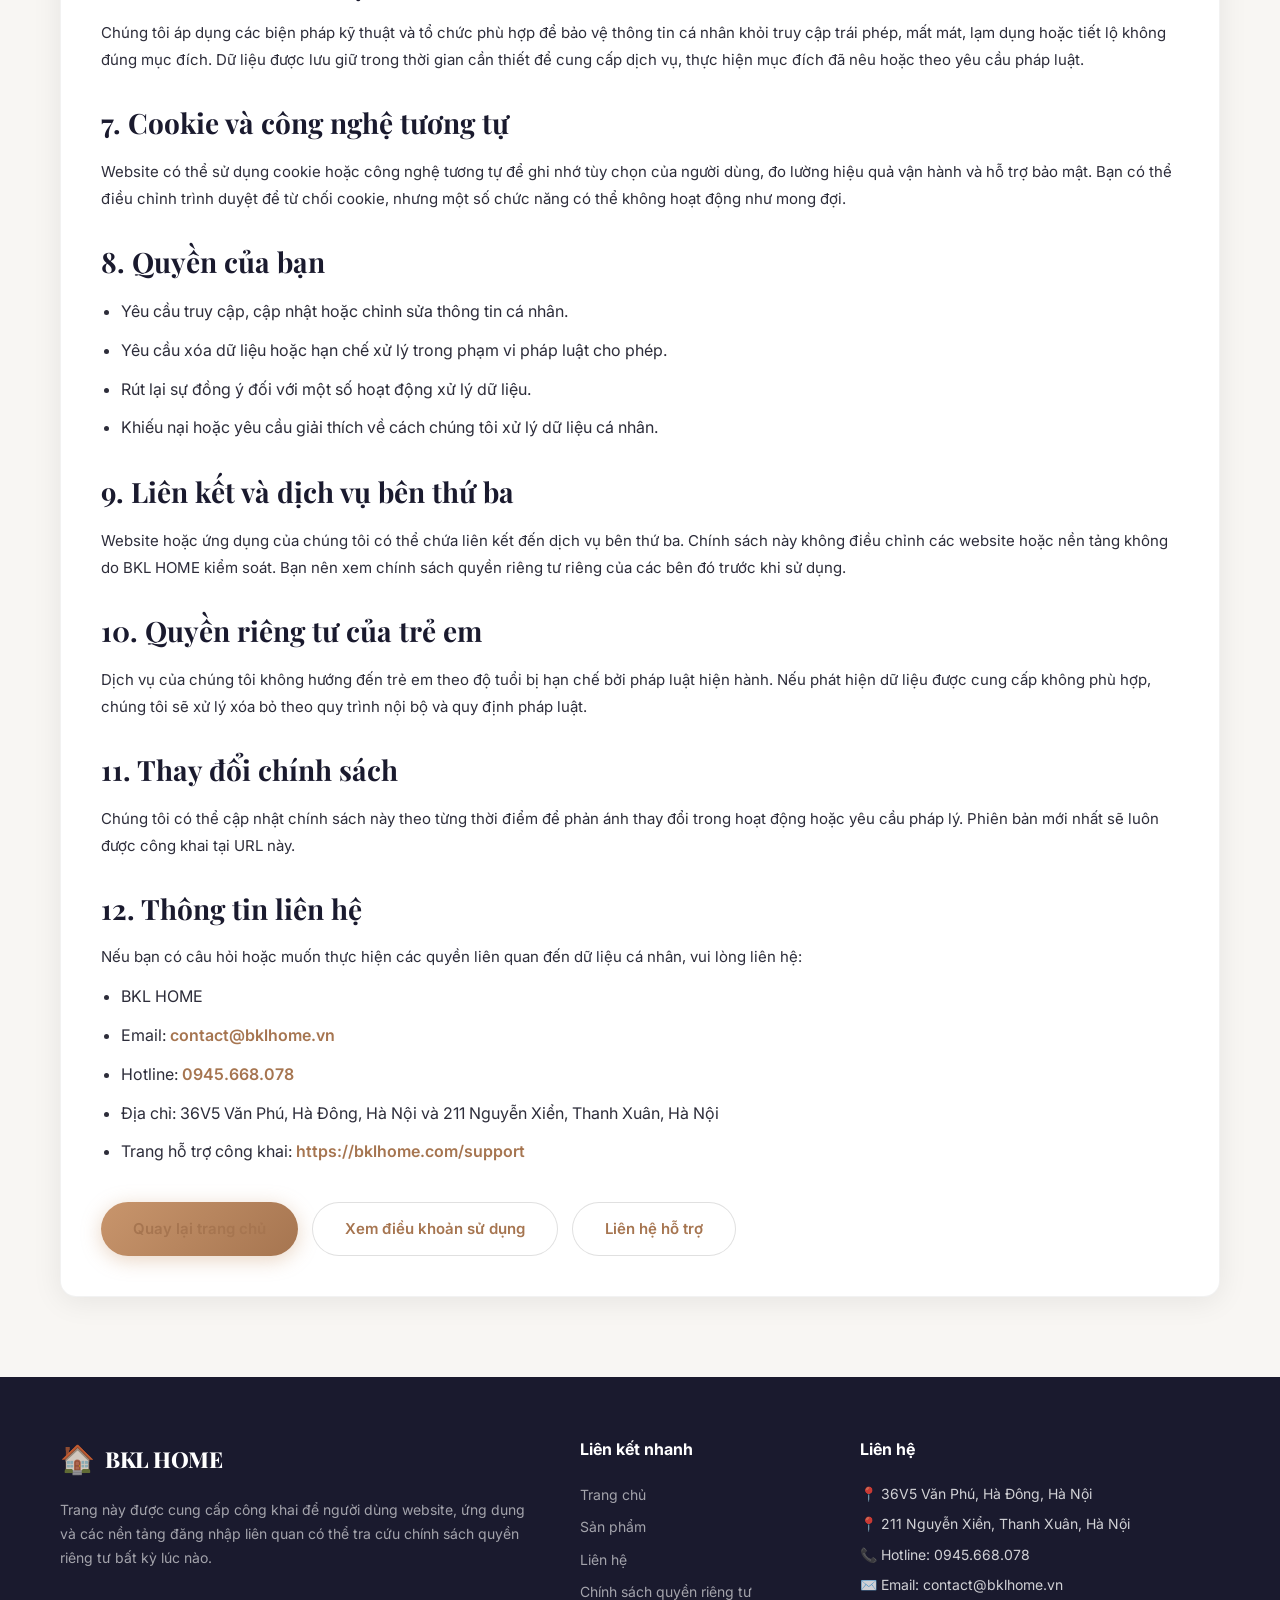
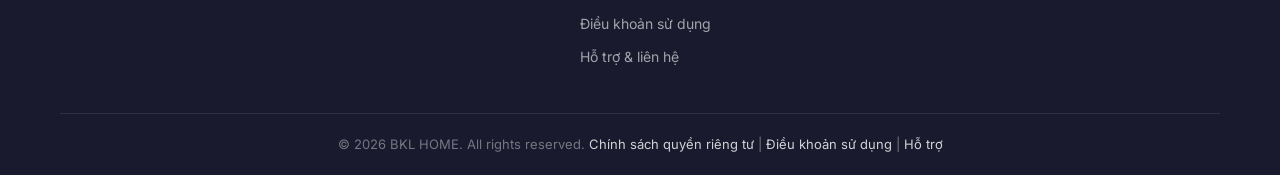
==== commit 2fd8e201: "Add public terms and support pages" ====
--- a/privacy-policy.html
+++ b/privacy-policy.html
@@ -10,11 +10,11 @@
     <meta name="robots" content="index, follow">
     <meta name="author" content="BKL HOME">
     <meta property="og:type" content="website">
-    <meta property="og:url" content="https://bklhome.com/privacy-policy.html">
+    <meta property="og:url" content="https://bklhome.com/privacy-policy">
     <meta property="og:title" content="Chính Sách Quyền Riêng Tư | BKL HOME">
     <meta property="og:description"
         content="Thông tin về cách BKL HOME thu thập, sử dụng, lưu trữ và bảo vệ dữ liệu cá nhân của khách hàng và người dùng ứng dụng.">
-    <link rel="canonical" href="https://bklhome.com/privacy-policy.html">
+    <link rel="canonical" href="https://bklhome.com/privacy-policy">
     <link rel="icon" type="image/svg+xml"
         href="data:image/svg+xml,<svg xmlns='http://www.w3.org/2000/svg' viewBox='0 0 100 100'><text y='.9em' font-size='90'>🏠</text></svg>">
     <link rel="preconnect" href="https://fonts.googleapis.com">
@@ -29,7 +29,7 @@
     <header class="header" id="header">
         <div class="container">
             <div class="header-content">
-                <a href="index.html" class="logo">
+                <a href="/" class="logo">
                     <span class="logo-icon">🏠</span>
                     <div class="logo-text">
                         <span class="logo-name">BKL HOME</span>
@@ -37,8 +37,8 @@
                     </div>
                 </a>
                 <nav class="nav policy-nav">
-                    <a href="index.html" class="nav-link">Trang chủ</a>
-                    <a href="index.html#contact" class="nav-link nav-cta">Liên hệ</a>
+                    <a href="/" class="nav-link">Trang chủ</a>
+                    <a href="/support" class="nav-link nav-cta">Liên hệ</a>
                 </nav>
             </div>
         </div>
@@ -50,7 +50,7 @@
                 <span class="section-tag">Privacy Policy</span>
                 <h1 class="policy-title">Chính Sách Quyền Riêng Tư</h1>
                 <p class="policy-subtitle">Có hiệu lực từ ngày 22/04/2026. Trang này được công khai, không yêu cầu đăng
-                    nhập và truy cập trực tiếp tại <strong>https://bklhome.com/privacy-policy.html</strong>.</p>
+                    nhập và truy cập trực tiếp tại <strong>https://bklhome.com/privacy-policy</strong>.</p>
             </div>
         </section>
 
@@ -142,11 +142,13 @@
                         <li>Email: <a href="mailto:contact@bklhome.vn">contact@bklhome.vn</a></li>
                         <li>Hotline: <a href="tel:0945668078">0945.668.078</a></li>
                         <li>Địa chỉ: 36V5 Văn Phú, Hà Đông, Hà Nội và 211 Nguyễn Xiển, Thanh Xuân, Hà Nội</li>
+                        <li>Trang hỗ trợ công khai: <a href="https://bklhome.com/support">https://bklhome.com/support</a></li>
                     </ul>
 
                     <div class="policy-actions">
-                        <a href="index.html" class="btn btn-primary">Quay lại trang chủ</a>
-                        <a href="index.html#contact" class="btn btn-secondary">Liên hệ BKL HOME</a>
+                        <a href="/" class="btn btn-primary">Quay lại trang chủ</a>
+                        <a href="/terms-of-service" class="btn btn-secondary">Xem điều khoản sử dụng</a>
+                        <a href="/support" class="btn btn-secondary">Liên hệ hỗ trợ</a>
                     </div>
                 </article>
             </div>
@@ -166,10 +168,12 @@
                 </div>
                 <div class="footer-links">
                     <h4>Liên kết nhanh</h4>
-                    <a href="index.html">Trang chủ</a>
-                    <a href="index.html#products">Sản phẩm</a>
-                    <a href="index.html#contact">Liên hệ</a>
-                    <a href="privacy-policy.html">Chính sách quyền riêng tư</a>
+                    <a href="/">Trang chủ</a>
+                    <a href="/#products">Sản phẩm</a>
+                    <a href="/support">Liên hệ</a>
+                    <a href="/privacy-policy">Chính sách quyền riêng tư</a>
+                    <a href="/terms-of-service">Điều khoản sử dụng</a>
+                    <a href="/support">Hỗ trợ & liên hệ</a>
                 </div>
                 <div class="footer-contact">
                     <h4>Liên hệ</h4>
@@ -180,7 +184,8 @@
                 </div>
             </div>
             <div class="footer-bottom">
-                <p>© 2026 BKL HOME. All rights reserved. <a href="privacy-policy.html">Chính sách quyền riêng tư</a></p>
+                <p>© 2026 BKL HOME. All rights reserved. <a href="/privacy-policy">Chính sách quyền riêng tư</a> | <a
+                        href="/terms-of-service">Điều khoản sử dụng</a> | <a href="/support">Hỗ trợ</a></p>
             </div>
         </div>
     </footer>
--- a/style.css
+++ b/style.css
@@ -192,6 +192,8 @@
 .policy-list { padding-left: 20px; margin: 12px 0 8px; }
 .policy-list li { margin: 10px 0; color: var(--text); line-height: 1.8; }
 .policy-actions { display: flex; gap: 14px; flex-wrap: wrap; margin-top: 36px; }
+.support-grid { display: grid; grid-template-columns: repeat(2, 1fr); gap: 24px; margin-bottom: 24px; }
+.support-card h2 { margin-top: 0; }
 .btn-secondary { background: white; color: var(--dark); border: 1px solid rgba(0,0,0,0.12); }
 .btn-secondary:hover { border-color: var(--primary); color: var(--primary-dark); transform: translateY(-1px); }
 
@@ -288,6 +290,7 @@
   .policy-hero { padding-top: 104px; }
   .policy-card { padding: 24px; }
   .policy-card h2 { font-size: 24px; }
+  .support-grid { grid-template-columns: 1fr; }
 }
 @media (max-width: 480px) {
   .hero-actions { flex-direction: column; }
